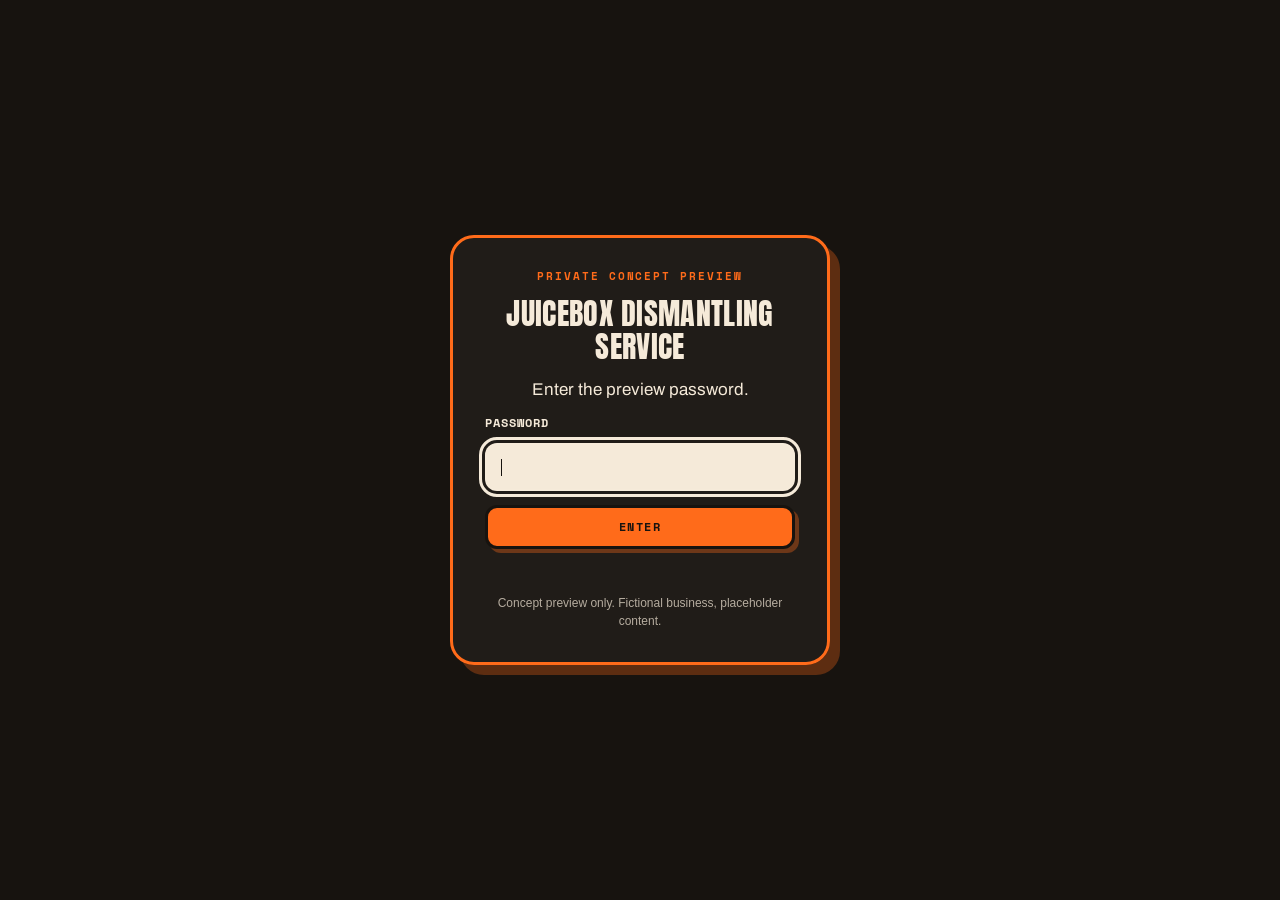
==== gallery.html @ 3b1d1522 "Beacon v202611170300 (re-arm after document.write)" ====
<!DOCTYPE html>
<html lang="en">
<head>
<meta charset="utf-8">
<meta name="viewport" content="width=device-width, initial-scale=1">
<title>Past Dismantles - Juicebox Dismantling Service</title>
<meta name="description" content="Juicebox Dismantling Service - rust belt auto repair for Nissan Altimas, GMC square body trucks and clapped-out Volkswagens. Fictional demo site.">
<link rel="preconnect" href="https://fonts.googleapis.com">
<link rel="preconnect" href="https://fonts.gstatic.com" crossorigin>
<link href="https://fonts.googleapis.com/css2?family=Anton&family=Archivo:wght@400;600;800&family=Space+Mono:wght@400;700&display=swap" rel="stylesheet">
<link rel="stylesheet" href="styles.css?v=202611162232">
<link rel="icon" type="image/jpeg" href="photos/mascot.jpg?v=202611162232">
<link rel="stylesheet" href="password-gate.css?v=202611162232">
<script>
(function () {
  var siteVersion = '202611162232';
  window.SS_SITE_VERSION = siteVersion;
  if ('serviceWorker' in navigator) {
    navigator.serviceWorker.register('service-worker.js?v=' + siteVersion, { updateViaCache: 'none' })
      .then(function (registration) { registration.update(); })
      .catch(function () {});
  }
  window.addEventListener('pageshow', function () {
    if (!window.fetch) return;
    fetch('version.json?check=' + Date.now(), { cache: 'no-store' })
      .then(function (response) { return response.ok ? response.json() : null; })
      .then(function (manifest) {
        if (!manifest || !manifest.version || manifest.version === siteVersion) return;
        var key = 'jb-version-reload';
        if (sessionStorage.getItem(key) === manifest.version) return;
        sessionStorage.setItem(key, manifest.version);
        window.location.reload();
      })
      .catch(function () {});
  });
})();
</script>
<script src="https://sundaysauce-projects.github.io/sites-portal/beacon.js?v=202611170300" defer></script></head>
<body class="ss-pw-locked">
<div id="ss-password-gate" role="dialog" aria-modal="true" aria-labelledby="ss-pw-title">
<form id="ss-pw-form">
<p class="ss-pw-kicker">Private concept preview</p>
<h2 id="ss-pw-title">Juicebox Dismantling Service</h2>
<p>Enter the preview password.</p>
<label for="ss-pw-input">Password</label>
<input id="ss-pw-input" type="password" autocomplete="current-password" required>
<button type="submit">Enter</button>
<p id="ss-pw-message" class="ss-pw-error" aria-live="polite"></p>
<p class="ss-pw-note">Concept preview only. Fictional business, placeholder content.</p>
</form>
</div>
<div class="ticker" aria-hidden="true"><div class="ticker-track" id="ticker-track">
<span>ALTIMA ER</span><span>&#9670;</span><span>SQUARE BODY SQUAD</span><span>&#9670;</span><span>CLAPPED VW RESCUE</span><span>&#9670;</span><span>STRETCHED. SLAMMED. CAMBERED.</span><span>&#9670;</span><span>MUCH TORQUE. VERY SECURE.</span><span>&#9670;</span>
</div></div>
<header class="site-header">
  <a class="brand" href="index.html">
    <img src="photos/mascot.jpg?v=202611162232" alt="Juice, the Juicebox mascot" class="brand-mark">
    <span class="brand-type">JUICEBOX<em>DISMANTLING SERVICE</em></span>
  </a>
  <button class="nav-toggle" id="nav-toggle" aria-label="Open menu" aria-expanded="false">MENU</button>
  <nav class="nav" id="nav">
    <a href="index.html" class="">Home</a>
    <a href="gallery.html" class="active">Dismantles</a>
    <a href="reviews.html" class="">Reviews</a>
    <a href="membership.html" class="">Juice Crew</a>
    <a href="storage.html" class="">Storage</a>
  </nav>
</header>
<p class="demo-bar">CONCEPT PREVIEW - Juicebox Dismantling Service is a fictional demo shop. All content, prices and reviews are placeholders.</p>

<section class="section">
  <p class="kicker center">SAMPLE GALLERIES - PROJECT NAMES AND STORIES ARE FICTIONAL PLACEHOLDERS</p>
  <h1 class="sec-title">PAST DISMANTLES</h1>
  <p class="sec-sub">Every one of these rolled in worse than it rolled out. That is the whole business model.</p>

  <div class="gallery-grid">
    <figure class="g-item tall">
      <img src="photos/hero-altima.jpg?v=202611162232" alt="Project Low Profile: slammed Nissan Altima with crazy camber">
      <figcaption><strong>PROJECT: LOW PROFILE</strong>2014 Nissan Altima. Customer asked for "a little camber." We heard "camber." Static drop, stretched 215s, plates maxed.</figcaption>
    </figure>
    <figure class="g-item">
      <img src="photos/gallery-swap.jpg?v=202611162232" alt="The Heart Transplant: Altima engine being hoisted out">
      <figcaption><strong>THE HEART TRANSPLANT</strong>Altima engine swap. Out with the tired one, in with one that had "low miles, trust me" from the internet.</figcaption>
    </figure>
    <figure class="g-item">
      <img src="photos/gallery-weld.jpg?v=202611162232" alt="Sparks and Receipts: custom exhaust being welded">
      <figcaption><strong>SPARKS &amp; RECEIPTS</strong>Full custom exhaust, welded in-house. Loud enough to pay tribute to the neighborhood at 6 AM.</figcaption>
    </figure>
    <figure class="g-item tall">
      <img src="photos/squarebody.jpg?v=202611162232" alt="The Square Rebirth: GMC square body, patina kept, stance added">
      <figcaption><strong>THE SQUARE REBIRTH</strong>'85 GMC square body. Kept the patina, binned the rot, dropped it two inches. Looks old, stops straight.</figcaption>
    </figure>
    <figure class="g-item">
      <img src="photos/gallery-restore.jpg?v=202611162232" alt="Square body cab on a rotisserie stand in primer">
      <figcaption><strong>ROT ISSUE, RESOLVED</strong>Same truck, mid-surgery. Cab on the rotisserie while we replaced everything the rust belt ate.</figcaption>
    </figure>
    <figure class="g-item">
      <img src="photos/gallery-align.jpg?v=202611162232" alt="Alignment Negotiated: rusty Golf on the alignment rack">
      <figcaption><strong>ALIGNMENT: NEGOTIATED</strong>MK4 Golf came in crab-walking. Left with camber within 0.2 degrees of "as designed" and 6 degrees of "as requested."</figcaption>
    </figure>
    <figure class="g-item tall">
      <img src="photos/vw-clapped.jpg?v=202611162232" alt="Clapped Out Standing: the mismatched Jetta, finished">
      <figcaption><strong>CLAPPED, BUT STANDING</strong>The famous mismatched Jetta. Four paint colors, one vision. Now the lowest car on its block by a full inch.</figcaption>
    </figure>
    <figure class="g-item">
      <img src="photos/gallery-paint.jpg?v=202611162232" alt="Fifty Shades of Orange: car half in primer, half in fresh paint">
      <figcaption><strong>FIFTY SHADES OF ORANGE</strong>Booth respray, halfway through. The orange side is the after. Obviously.</figcaption>
    </figure>
    <figure class="g-item">
      <img src="photos/doge-ram.jpg?v=202611162232" alt="Ramón supervising from the shop Ram truck">
      <figcaption><strong>QUALITY CONTROL</strong>Ramón inspects every finished car. He has failed none. He is a dog in a truck.</figcaption>
    </figure>
  </div>
</section>
<footer class="site-footer">
  <div class="foot-grid">
    <div>
      <p class="foot-brand">JUICEBOX<br>DISMANTLING SERVICE</p>
      <p class="foot-note">Rust belt auto repair for the cars other shops hang up on.</p>
    </div>
    <div>
      <p class="foot-head">SHOP</p>
      <p>123 Rustbucket Lane<br>Cleveland, OH 44113 <span class="ph">(placeholder)</span></p>
      <p>(216) 555-0134 <span class="ph">(placeholder)</span></p>
      <p>Mon-Sat, 9ish to 6ish</p>
    </div>
    <div>
      <p class="foot-head">PAGES</p>
      <p><a href="gallery.html">Past dismantles</a><br><a href="reviews.html">Reviews</a><br><a href="membership.html">Juice Crew membership</a><br><a href="storage.html">Car storage</a></p>
    </div>
  </div>
  <p class="foot-legal">&copy; 2026 Juicebox Dismantling Service - a fictional business built as a design concept. No real services, prices or customers. Ramón is real in our hearts.</p>
</footer>
<script src="password-config.js?v=202611162232"></script>
<script src="password-gate.js?v=202611162232"></script>
<script src="script.js?v=202611162232"></script>
</body>
</html>
---- styles.css ----
/* Juicebox Dismantling Service - concept site */
:root {
  --ink: #17130f;
  --asphalt: #211c17;
  --panel: #2a241d;
  --orange: #ff6b1a;
  --rust: #b5491f;
  --cream: #f5ead9;
  --cream-dim: rgba(245, 234, 217, .72);
  --mono: "Space Mono", monospace;
  --disp: "Anton", sans-serif;
  --body: "Archivo", sans-serif;
}
* { box-sizing: border-box; }
html { scroll-behavior: smooth; }
body {
  margin: 0;
  background: var(--ink);
  color: var(--cream);
  font-family: var(--body);
  font-size: 17px;
  line-height: 1.55;
}
img { max-width: 100%; display: block; }
a { color: var(--orange); }
h1, h2, h3 { font-family: var(--disp); font-weight: 400; margin: 0; letter-spacing: .01em; }

/* ticker */
.ticker {
  background: var(--orange);
  color: var(--ink);
  overflow: hidden;
  border-bottom: 3px solid var(--ink);
  font: 700 13px/1 var(--mono);
  letter-spacing: .12em;
}
.ticker-track {
  display: inline-flex;
  gap: 28px;
  white-space: nowrap;
  padding: 9px 0;
  animation: tick 22s linear infinite;
}
@keyframes tick { from { transform: translateX(0); } to { transform: translateX(-50%); } }

/* header */
.site-header {
  display: flex;
  align-items: center;
  justify-content: space-between;
  gap: 18px;
  padding: 14px clamp(16px, 4vw, 48px);
  background: var(--asphalt);
  position: sticky;
  top: 0;
  z-index: 50;
  border-bottom: 1px solid rgba(245, 234, 217, .12);
}
.brand { display: flex; align-items: center; gap: 12px; text-decoration: none; color: var(--cream); }
.brand-mark {
  width: 52px; height: 52px; border-radius: 12px; object-fit: cover;
  border: 2px solid var(--orange);
  background: var(--orange);
}
.brand-type { font: 26px/1 var(--disp); letter-spacing: .02em; }
.brand-type em { display: block; font: 700 10px/1.4 var(--mono); letter-spacing: .34em; color: var(--orange); font-style: normal; }
.nav { display: flex; gap: 6px; flex-wrap: wrap; }
.nav a {
  color: var(--cream);
  text-decoration: none;
  font: 700 12px/1 var(--mono);
  letter-spacing: .14em;
  text-transform: uppercase;
  padding: 10px 14px;
  border-radius: 999px;
}
.nav a:hover { background: rgba(255, 107, 26, .15); }
.nav a.active { background: var(--orange); color: var(--ink); }
.nav-toggle {
  display: none;
  background: var(--orange); color: var(--ink); border: 0; border-radius: 10px;
  font: 700 12px/1 var(--mono); letter-spacing: .12em; padding: 11px 16px; cursor: pointer;
}
.demo-bar {
  margin: 0;
  padding: 8px clamp(16px, 4vw, 48px);
  background: var(--rust);
  color: var(--cream);
  font: 700 11px/1.5 var(--mono);
  letter-spacing: .1em;
  text-transform: uppercase;
  text-align: center;
}

/* hero */
.hero {
  display: grid;
  grid-template-columns: 1.25fr .9fr;
  gap: clamp(24px, 4vw, 56px);
  align-items: center;
  padding: clamp(36px, 6vw, 90px) clamp(16px, 4vw, 48px);
  background:
    radial-gradient(circle at 85% 15%, rgba(255, 107, 26, .22), transparent 45%),
    repeating-linear-gradient(-45deg, rgba(245,234,217,.03) 0 2px, transparent 2px 14px),
    var(--ink);
}
.kicker {
  font: 700 12px/1.5 var(--mono);
  letter-spacing: .22em;
  color: var(--orange);
  margin: 0 0 14px;
  text-transform: uppercase;
}
.kicker.center { text-align: center; }
.kicker.light { color: var(--cream); opacity: .85; }
.hero h1 {
  font-size: clamp(44px, 7vw, 96px);
  line-height: .95;
  text-transform: uppercase;
  margin-bottom: 20px;
}
.hero h1 .hl { display: block; color: var(--orange); }
.lede { font-size: 19px; color: var(--cream-dim); max-width: 34em; }
.cta-row { display: flex; gap: 14px; flex-wrap: wrap; margin-top: 26px; }
.btn {
  display: inline-block;
  background: var(--orange);
  color: var(--ink);
  text-decoration: none;
  font: 700 13px/1 var(--mono);
  letter-spacing: .14em;
  padding: 16px 24px;
  border-radius: 12px;
  border: 3px solid var(--ink);
  box-shadow: 5px 5px 0 rgba(255, 107, 26, .35);
  cursor: pointer;
  text-transform: uppercase;
}
.btn:hover { transform: translate(-2px, -2px); box-shadow: 7px 7px 0 rgba(255, 107, 26, .35); }
.btn.ghost { background: transparent; color: var(--orange); border-color: var(--orange); box-shadow: 5px 5px 0 rgba(255,107,26,.18); }
.btn.disabled, .btn:disabled { opacity: .55; cursor: not-allowed; width: 100%; }
.hero-mascot { margin: 0; text-align: center; }
.hero-mascot img {
  width: 100%;
  border-radius: 24px;
  border: 4px solid var(--orange);
  box-shadow: 12px 12px 0 rgba(255, 107, 26, .25);
  transform: rotate(1.5deg);
}
.hero-mascot figcaption {
  margin-top: 14px;
  font: 700 12px/1.6 var(--mono);
  letter-spacing: .2em;
  color: var(--cream-dim);
}

/* sections */
.section { padding: clamp(40px, 6vw, 80px) clamp(16px, 4vw, 48px); max-width: 1280px; margin: 0 auto; }
.sec-title { font-size: clamp(34px, 5vw, 60px); text-transform: uppercase; text-align: center; }
.sec-sub { text-align: center; color: var(--cream-dim); margin: 10px auto 34px; max-width: 46em; }
.cards3 { display: grid; grid-template-columns: repeat(3, 1fr); gap: 22px; }
.card {
  background: var(--panel);
  border: 3px solid var(--cream);
  border-radius: 20px;
  overflow: hidden;
  box-shadow: 8px 8px 0 rgba(255, 107, 26, .28);
}
.card img { width: 100%; aspect-ratio: 16/10; object-fit: cover; border-bottom: 3px solid var(--cream); }
.card-body { padding: 20px; }
.card-body h3 { font-size: 26px; color: var(--orange); text-transform: uppercase; }
.card-body p { color: var(--cream-dim); margin: 10px 0 0; }
.tagline { font: 700 12px/1.5 var(--mono); letter-spacing: .12em; color: var(--orange) !important; text-transform: uppercase; }
.tagline.light { color: var(--cream) !important; opacity: .8; }

/* doge band */
.doge-band {
  display: grid;
  grid-template-columns: 1fr 1fr;
  gap: clamp(24px, 4vw, 56px);
  align-items: center;
  padding: clamp(40px, 6vw, 80px) clamp(16px, 4vw, 48px);
  background: var(--orange);
  color: var(--ink);
}
.doge-band img {
  border-radius: 24px;
  border: 4px solid var(--ink);
  box-shadow: 10px 10px 0 rgba(23, 19, 15, .35);
  transform: rotate(-1.2deg);
}
.doge-copy h2 { font-size: clamp(38px, 5vw, 64px); margin-bottom: 14px; }
.doge-copy p { max-width: 34em; }

/* reviews */
.review-card {
  margin: 0;
  background: var(--panel);
  border: 3px solid var(--cream);
  border-radius: 20px;
  padding: 22px;
  box-shadow: 6px 6px 0 rgba(255, 107, 26, .22);
  display: flex;
  flex-direction: column;
  gap: 12px;
}
.stars { color: var(--orange); font-size: 22px; letter-spacing: .18em; margin: 0; }
.review-card p { margin: 0; }
.review-card footer { font: 700 12px/1.5 var(--mono); letter-spacing: .06em; color: var(--cream-dim); margin-top: auto; }
.ph { opacity: .7; font-weight: 400; }
.ph-badge {
  display: inline-block;
  background: var(--rust);
  color: var(--cream);
  font: 700 11px/1.6 var(--mono);
  letter-spacing: .14em;
  padding: 6px 12px;
  border-radius: 999px;
  text-transform: uppercase;
}
.more-link { text-align: center; margin-top: 34px; }
.reviews-grid { display: grid; grid-template-columns: repeat(3, 1fr); gap: 22px; }
.fineprint { text-align: center; color: var(--cream-dim); font-size: 14px; margin-top: 30px; }

/* split band */
.split-band { display: grid; grid-template-columns: 1fr 1fr; }
.split { padding: clamp(36px, 5vw, 72px) clamp(16px, 4vw, 48px); background: var(--panel); }
.split.alt { background: var(--rust); }
.split h2 { font-size: clamp(30px, 4vw, 48px); text-transform: uppercase; margin-bottom: 14px; }
.split p { color: var(--cream-dim); max-width: 32em; margin-bottom: 22px; }

/* page hero (membership / storage) */
.page-hero { position: relative; overflow: hidden; }
.page-hero img { width: 100%; height: clamp(300px, 44vw, 560px); object-fit: cover; filter: brightness(.45); }
.page-hero-copy {
  position: absolute; inset: 0;
  display: flex; flex-direction: column; justify-content: center;
  padding: clamp(20px, 5vw, 64px);
  max-width: 900px;
}
.page-hero-copy h1 { font-size: clamp(36px, 5.5vw, 72px); text-transform: uppercase; line-height: .98; margin-bottom: 16px; }
.page-hero-copy h1 .hl { display: block; color: var(--orange); }
.page-hero-copy p { color: var(--cream); max-width: 34em; }

/* tiers */
.tier {
  position: relative;
  background: var(--panel);
  border: 3px solid var(--cream);
  border-radius: 20px;
  padding: 26px;
  box-shadow: 8px 8px 0 rgba(255, 107, 26, .22);
  display: flex;
  flex-direction: column;
}
.tier.featured { border-color: var(--orange); box-shadow: 10px 10px 0 rgba(255, 107, 26, .4); }
.tier-flag {
  position: absolute; top: -14px; right: 18px;
  background: var(--orange); color: var(--ink);
  font: 700 11px/1 var(--mono); letter-spacing: .16em;
  padding: 7px 12px; border-radius: 999px; border: 2px solid var(--ink);
  transform: rotate(2deg);
}
.tier h3 { font-size: 30px; color: var(--orange); text-transform: uppercase; }
.price { font: 48px/1 var(--disp); margin: 8px 0 16px; }
.price span { font: 700 16px/1 var(--mono); color: var(--cream-dim); }
.tier ul { list-style: none; margin: 0 0 22px; padding: 0; display: grid; gap: 10px; flex: 1; }
.tier li { padding-left: 26px; position: relative; color: var(--cream-dim); }
.tier li::before { content: "\2692"; position: absolute; left: 0; color: var(--orange); }

/* gallery */
.gallery-grid {
  display: grid;
  grid-template-columns: repeat(3, 1fr);
  gap: 22px;
}
.g-item {
  margin: 0;
  background: var(--panel);
  border: 3px solid var(--cream);
  border-radius: 20px;
  overflow: hidden;
  box-shadow: 6px 6px 0 rgba(255, 107, 26, .22);
}
.g-item img { width: 100%; aspect-ratio: 4/3; object-fit: cover; border-bottom: 3px solid var(--cream); cursor: zoom-in; }
.g-item.tall { grid-row: span 2; }
.g-item.tall img { aspect-ratio: 3/3.4; }
.g-item figcaption { padding: 16px 18px; color: var(--cream-dim); font-size: 15px; }
.g-item figcaption strong {
  display: block;
  font: 700 13px/1.5 var(--mono);
  letter-spacing: .12em;
  color: var(--orange);
  margin-bottom: 6px;
  text-transform: uppercase;
}

/* lightbox */
.lightbox {
  position: fixed; inset: 0; z-index: 90000;
  background: rgba(10, 8, 6, .92);
  display: flex; align-items: center; justify-content: center;
  padding: 24px; cursor: zoom-out;
}
.lightbox img { max-width: 100%; max-height: 100%; border-radius: 12px; border: 3px solid var(--orange); }

/* faq */
.faq { max-width: 760px; margin: 60px auto 0; }
.faq details {
  background: var(--panel);
  border: 2px solid rgba(245, 234, 217, .25);
  border-radius: 14px;
  padding: 16px 20px;
  margin-bottom: 12px;
}
.faq summary { cursor: pointer; font: 700 14px/1.5 var(--mono); letter-spacing: .06em; color: var(--orange); }
.faq details p { color: var(--cream-dim); margin: 12px 0 0; }

/* footer */
.site-footer {
  background: var(--asphalt);
  border-top: 3px solid var(--orange);
  padding: clamp(30px, 5vw, 56px) clamp(16px, 4vw, 48px) 24px;
}
.foot-grid { display: grid; grid-template-columns: 1.2fr 1fr 1fr; gap: 28px; max-width: 1280px; margin: 0 auto; }
.foot-brand { font: 30px/1.05 var(--disp); color: var(--orange); margin: 0 0 10px; }
.foot-note { color: var(--cream-dim); margin: 0; }
.foot-head { font: 700 12px/1 var(--mono); letter-spacing: .2em; color: var(--orange); margin: 0 0 12px; }
.foot-grid p { color: var(--cream-dim); margin: 0 0 10px; }
.foot-grid a { color: var(--cream); }
.foot-legal {
  max-width: 1280px; margin: 30px auto 0; padding-top: 18px;
  border-top: 1px solid rgba(245, 234, 217, .15);
  font-size: 13px; color: var(--cream-dim);
}

/* responsive */
@media (max-width: 960px) {
  .cards3, .reviews-grid, .gallery-grid { grid-template-columns: repeat(2, 1fr); }
  .hero { grid-template-columns: 1fr; }
  .hero-mascot { max-width: 420px; margin: 0 auto; }
  .doge-band, .split-band { grid-template-columns: 1fr; }
  .g-item.tall { grid-row: auto; }
  .g-item.tall img { aspect-ratio: 4/3; }
}
@media (max-width: 620px) {
  .cards3, .reviews-grid, .gallery-grid { grid-template-columns: 1fr; }
  .foot-grid { grid-template-columns: 1fr; }
  .nav-toggle { display: block; }
  .nav {
    display: none;
    position: absolute; top: 100%; right: 0; left: 0;
    background: var(--asphalt);
    flex-direction: column;
    padding: 12px;
    border-bottom: 3px solid var(--orange);
  }
  .nav.open { display: flex; }
  .nav a { padding: 14px; }
  .site-header { flex-wrap: wrap; }
}
---- password-gate.css ----
body.ss-pw-locked > :not(#ss-password-gate) { display: none !important; }
#ss-password-gate {
  position: fixed;
  inset: 0;
  z-index: 100000;
  display: flex;
  align-items: center;
  justify-content: center;
  padding: 24px;
  background: #17130f;
  color: #f5ead9;
}
#ss-password-gate form {
  width: min(380px, 100%);
  display: grid;
  gap: 14px;
  padding: 32px;
  border: 3px solid #ff6b1a;
  border-radius: 24px;
  background: rgba(255, 255, 255, .04);
  box-shadow: 10px 10px 0 rgba(255, 107, 26, .3);
  text-align: center;
}
#ss-password-gate .ss-pw-kicker {
  margin: 0;
  color: #ff6b1a;
  font: 700 11px/1.2 "Space Mono", monospace;
  letter-spacing: .18em;
  text-transform: uppercase;
}
#ss-password-gate h2 {
  margin: 0;
  font: 400 30px/1.1 "Anton", sans-serif;
  letter-spacing: .01em;
  text-transform: uppercase;
}
#ss-password-gate p { margin: 0; }
#ss-password-gate label {
  text-align: left;
  font: 700 12px/1 "Space Mono", monospace;
  letter-spacing: .08em;
  text-transform: uppercase;
}
#ss-password-gate input {
  box-sizing: border-box;
  width: 100%;
  border: 2px solid rgba(245, 234, 217, .35);
  border-radius: 12px;
  padding: 13px 14px;
  background: #f5ead9;
  color: #17130f;
  font: 16px Arial, sans-serif;
}
#ss-password-gate button {
  border: 3px solid #17130f;
  border-radius: 12px;
  padding: 13px 18px;
  background: #ff6b1a;
  color: #17130f;
  cursor: pointer;
  font: 700 12px/1 "Space Mono", monospace;
  letter-spacing: .12em;
  text-transform: uppercase;
  box-shadow: 4px 4px 0 rgba(255, 107, 26, .35);
}
#ss-password-gate button:focus-visible,
#ss-password-gate input:focus-visible { outline: 3px solid #f5ead9; outline-offset: 3px; }
#ss-password-gate .ss-pw-error { min-height: 18px; color: #ffb3a6; font: 700 13px Arial, sans-serif; }
#ss-password-gate .ss-pw-note { color: rgba(245, 234, 217, .7); font: 12px/1.45 Arial, sans-serif; }
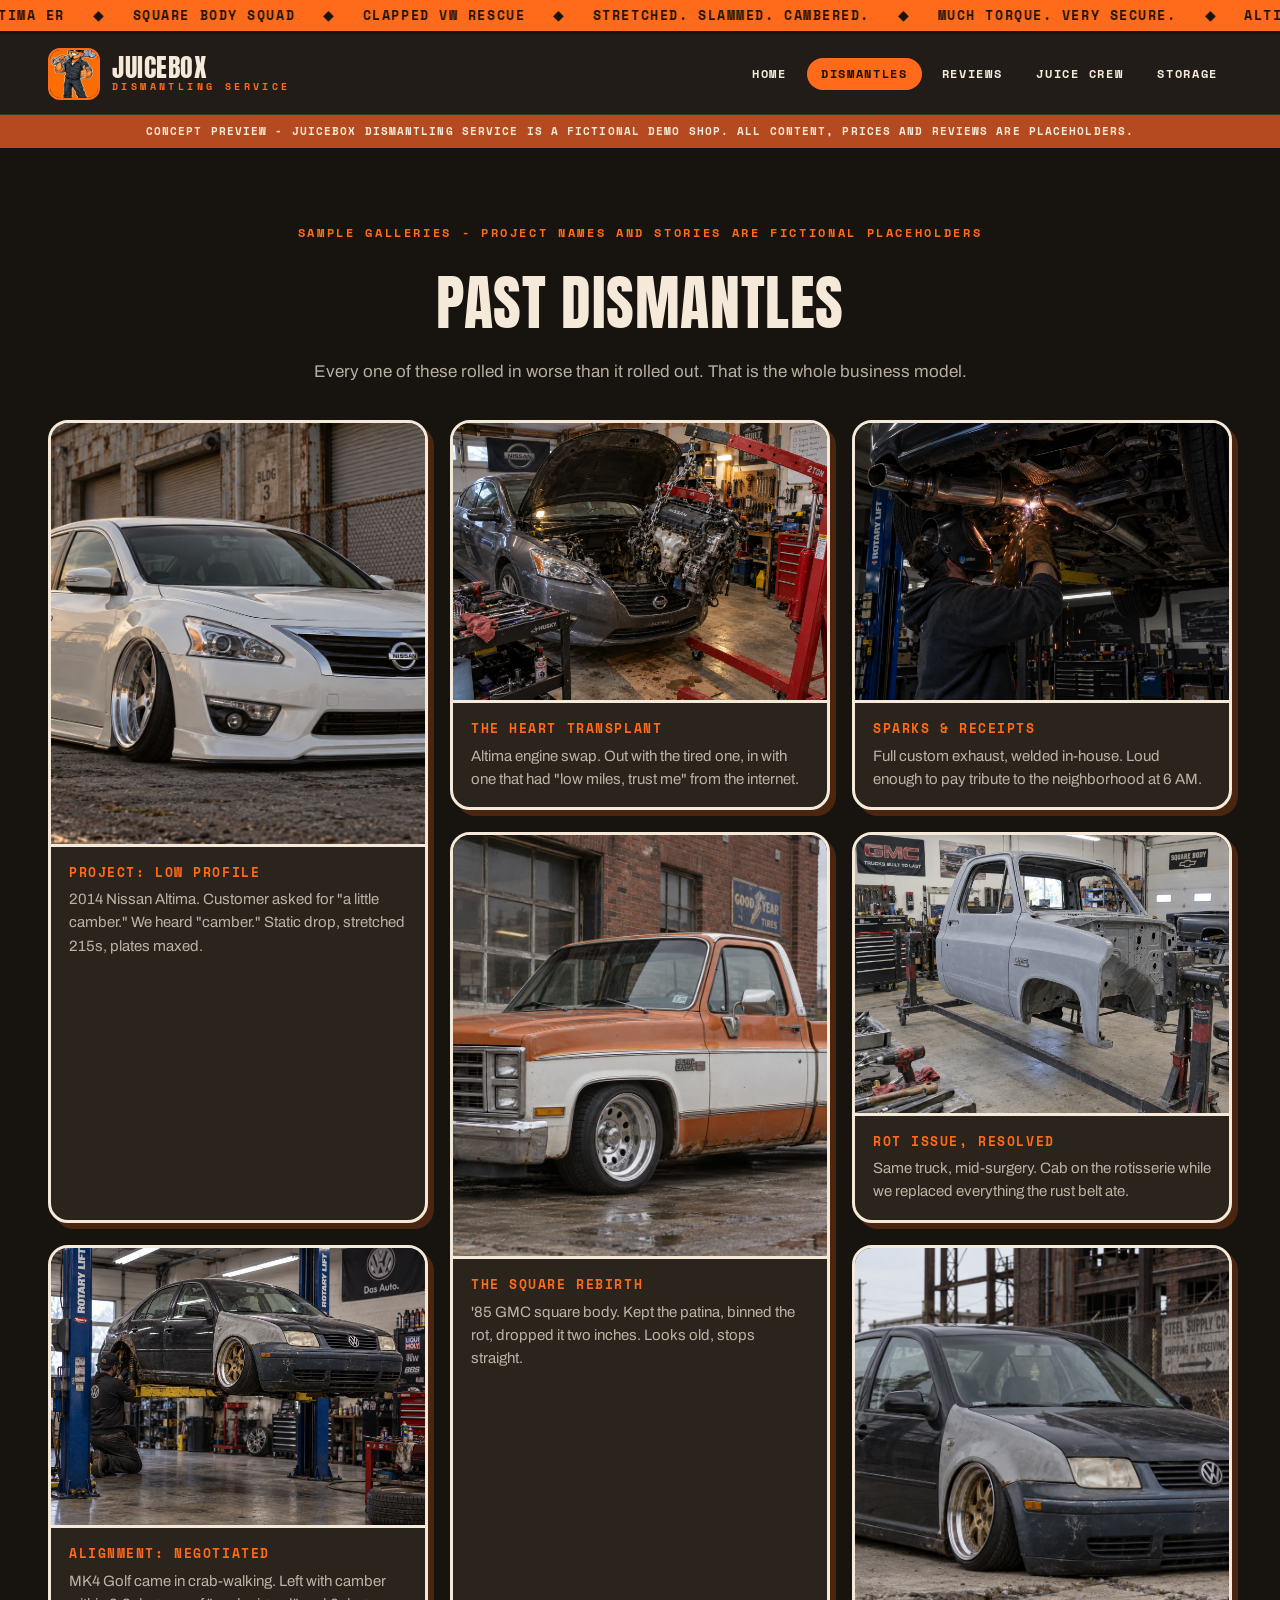
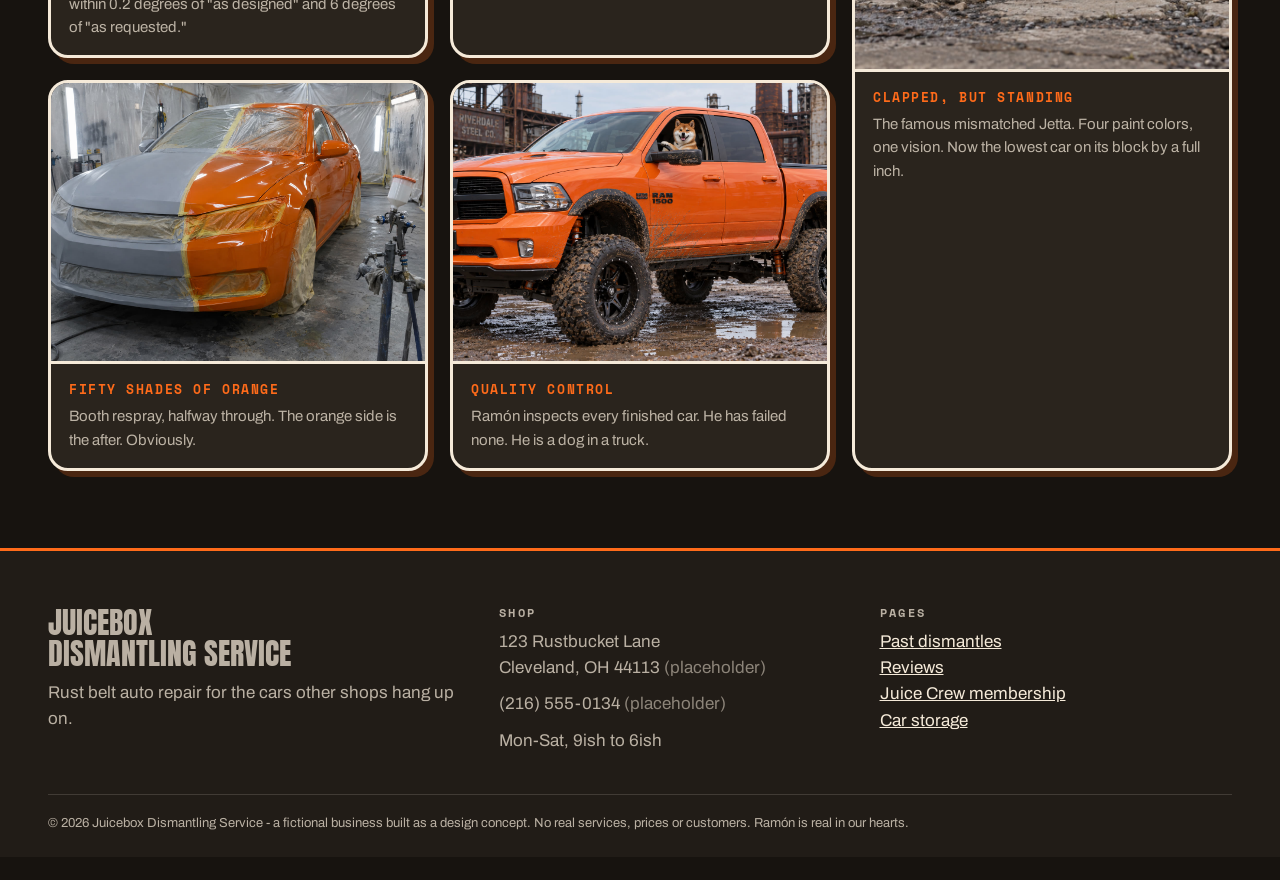
==== commit df0ae1c2: "Remove password gate from gallery page Updated versioning for styles, icons, and scripts in gallery." ====
--- a/gallery.html
+++ b/gallery.html
@@ -8,12 +8,11 @@
 <link rel="preconnect" href="https://fonts.googleapis.com">
 <link rel="preconnect" href="https://fonts.gstatic.com" crossorigin>
 <link href="https://fonts.googleapis.com/css2?family=Anton&family=Archivo:wght@400;600;800&family=Space+Mono:wght@400;700&display=swap" rel="stylesheet">
-<link rel="stylesheet" href="styles.css?v=202611162232">
-<link rel="icon" type="image/jpeg" href="photos/mascot.jpg?v=202611162232">
-<link rel="stylesheet" href="password-gate.css?v=202611162232">
+<link rel="stylesheet" href="styles.css?v=202611170403">
+<link rel="icon" type="image/jpeg" href="photos/mascot.jpg?v=202611170403">
 <script>
 (function () {
-  var siteVersion = '202611162232';
+  var siteVersion = '202611170403';
   window.SS_SITE_VERSION = siteVersion;
   if ('serviceWorker' in navigator) {
     navigator.serviceWorker.register('service-worker.js?v=' + siteVersion, { updateViaCache: 'none' })
@@ -36,25 +35,13 @@
 })();
 </script>
 <script src="https://sundaysauce-projects.github.io/sites-portal/beacon.js?v=202611170300" defer></script></head>
-<body class="ss-pw-locked">
-<div id="ss-password-gate" role="dialog" aria-modal="true" aria-labelledby="ss-pw-title">
-<form id="ss-pw-form">
-<p class="ss-pw-kicker">Private concept preview</p>
-<h2 id="ss-pw-title">Juicebox Dismantling Service</h2>
-<p>Enter the preview password.</p>
-<label for="ss-pw-input">Password</label>
-<input id="ss-pw-input" type="password" autocomplete="current-password" required>
-<button type="submit">Enter</button>
-<p id="ss-pw-message" class="ss-pw-error" aria-live="polite"></p>
-<p class="ss-pw-note">Concept preview only. Fictional business, placeholder content.</p>
-</form>
-</div>
+<body>
 <div class="ticker" aria-hidden="true"><div class="ticker-track" id="ticker-track">
 <span>ALTIMA ER</span><span>&#9670;</span><span>SQUARE BODY SQUAD</span><span>&#9670;</span><span>CLAPPED VW RESCUE</span><span>&#9670;</span><span>STRETCHED. SLAMMED. CAMBERED.</span><span>&#9670;</span><span>MUCH TORQUE. VERY SECURE.</span><span>&#9670;</span>
 </div></div>
 <header class="site-header">
   <a class="brand" href="index.html">
-    <img src="photos/mascot.jpg?v=202611162232" alt="Juice, the Juicebox mascot" class="brand-mark">
+    <img src="photos/mascot.jpg?v=202611170403" alt="Juice, the Juicebox mascot" class="brand-mark">
     <span class="brand-type">JUICEBOX<em>DISMANTLING SERVICE</em></span>
   </a>
   <button class="nav-toggle" id="nav-toggle" aria-label="Open menu" aria-expanded="false">MENU</button>
@@ -75,39 +62,39 @@
 
   <div class="gallery-grid">
     <figure class="g-item tall">
-      <img src="photos/hero-altima.jpg?v=202611162232" alt="Project Low Profile: slammed Nissan Altima with crazy camber">
+      <img src="photos/hero-altima.jpg?v=202611170403" alt="Project Low Profile: slammed Nissan Altima with crazy camber">
       <figcaption><strong>PROJECT: LOW PROFILE</strong>2014 Nissan Altima. Customer asked for "a little camber." We heard "camber." Static drop, stretched 215s, plates maxed.</figcaption>
     </figure>
     <figure class="g-item">
-      <img src="photos/gallery-swap.jpg?v=202611162232" alt="The Heart Transplant: Altima engine being hoisted out">
+      <img src="photos/gallery-swap.jpg?v=202611170403" alt="The Heart Transplant: Altima engine being hoisted out">
       <figcaption><strong>THE HEART TRANSPLANT</strong>Altima engine swap. Out with the tired one, in with one that had "low miles, trust me" from the internet.</figcaption>
     </figure>
     <figure class="g-item">
-      <img src="photos/gallery-weld.jpg?v=202611162232" alt="Sparks and Receipts: custom exhaust being welded">
+      <img src="photos/gallery-weld.jpg?v=202611170403" alt="Sparks and Receipts: custom exhaust being welded">
       <figcaption><strong>SPARKS &amp; RECEIPTS</strong>Full custom exhaust, welded in-house. Loud enough to pay tribute to the neighborhood at 6 AM.</figcaption>
     </figure>
     <figure class="g-item tall">
-      <img src="photos/squarebody.jpg?v=202611162232" alt="The Square Rebirth: GMC square body, patina kept, stance added">
+      <img src="photos/squarebody.jpg?v=202611170403" alt="The Square Rebirth: GMC square body, patina kept, stance added">
       <figcaption><strong>THE SQUARE REBIRTH</strong>'85 GMC square body. Kept the patina, binned the rot, dropped it two inches. Looks old, stops straight.</figcaption>
     </figure>
     <figure class="g-item">
-      <img src="photos/gallery-restore.jpg?v=202611162232" alt="Square body cab on a rotisserie stand in primer">
+      <img src="photos/gallery-restore.jpg?v=202611170403" alt="Square body cab on a rotisserie stand in primer">
       <figcaption><strong>ROT ISSUE, RESOLVED</strong>Same truck, mid-surgery. Cab on the rotisserie while we replaced everything the rust belt ate.</figcaption>
     </figure>
     <figure class="g-item">
-      <img src="photos/gallery-align.jpg?v=202611162232" alt="Alignment Negotiated: rusty Golf on the alignment rack">
+      <img src="photos/gallery-align.jpg?v=202611170403" alt="Alignment Negotiated: rusty Golf on the alignment rack">
       <figcaption><strong>ALIGNMENT: NEGOTIATED</strong>MK4 Golf came in crab-walking. Left with camber within 0.2 degrees of "as designed" and 6 degrees of "as requested."</figcaption>
     </figure>
     <figure class="g-item tall">
-      <img src="photos/vw-clapped.jpg?v=202611162232" alt="Clapped Out Standing: the mismatched Jetta, finished">
+      <img src="photos/vw-clapped.jpg?v=202611170403" alt="Clapped Out Standing: the mismatched Jetta, finished">
       <figcaption><strong>CLAPPED, BUT STANDING</strong>The famous mismatched Jetta. Four paint colors, one vision. Now the lowest car on its block by a full inch.</figcaption>
     </figure>
     <figure class="g-item">
-      <img src="photos/gallery-paint.jpg?v=202611162232" alt="Fifty Shades of Orange: car half in primer, half in fresh paint">
+      <img src="photos/gallery-paint.jpg?v=202611170403" alt="Fifty Shades of Orange: car half in primer, half in fresh paint">
       <figcaption><strong>FIFTY SHADES OF ORANGE</strong>Booth respray, halfway through. The orange side is the after. Obviously.</figcaption>
     </figure>
     <figure class="g-item">
-      <img src="photos/doge-ram.jpg?v=202611162232" alt="Ramón supervising from the shop Ram truck">
+      <img src="photos/doge-ram.jpg?v=202611170403" alt="Ramón supervising from the shop Ram truck">
       <figcaption><strong>QUALITY CONTROL</strong>Ramón inspects every finished car. He has failed none. He is a dog in a truck.</figcaption>
     </figure>
   </div>
@@ -131,8 +118,6 @@
   </div>
   <p class="foot-legal">&copy; 2026 Juicebox Dismantling Service - a fictional business built as a design concept. No real services, prices or customers. Ramón is real in our hearts.</p>
 </footer>
-<script src="password-config.js?v=202611162232"></script>
-<script src="password-gate.js?v=202611162232"></script>
-<script src="script.js?v=202611162232"></script>
+<script src="script.js?v=202611170403"></script>
 </body>
 </html>
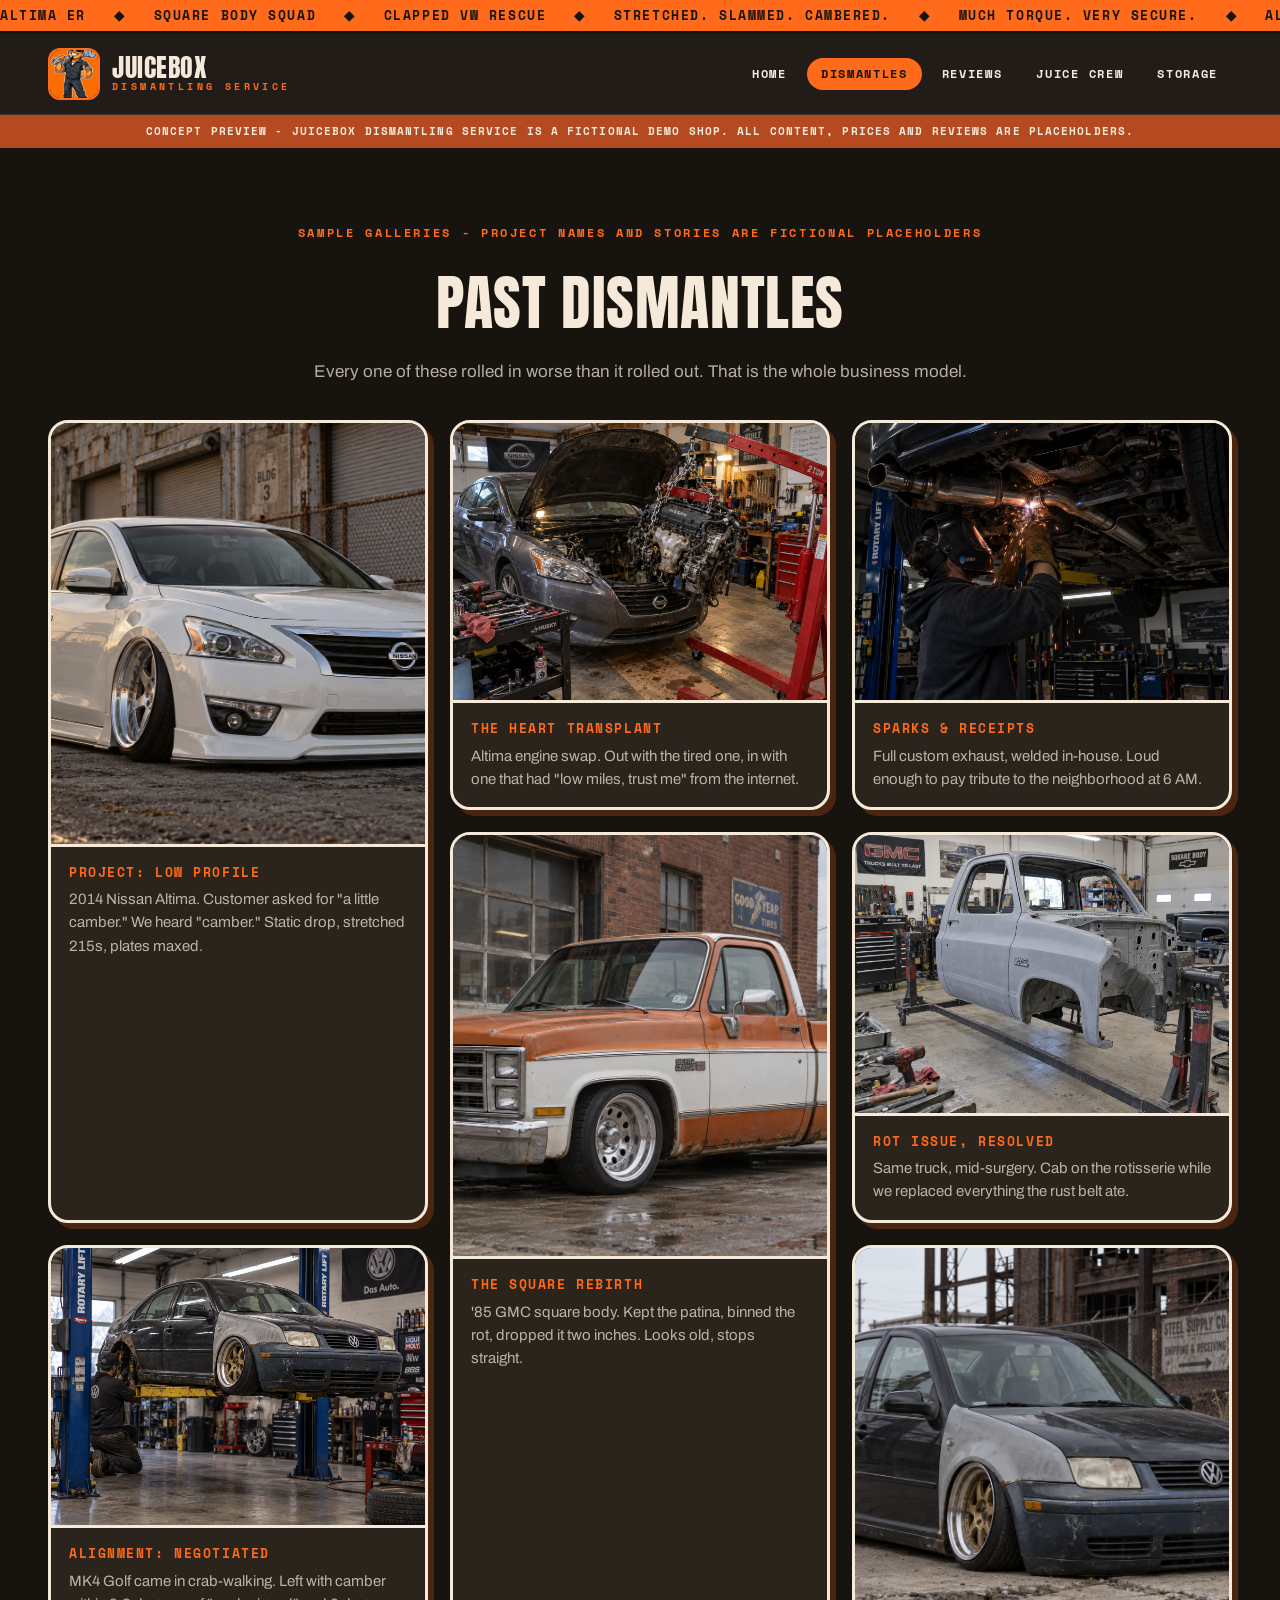
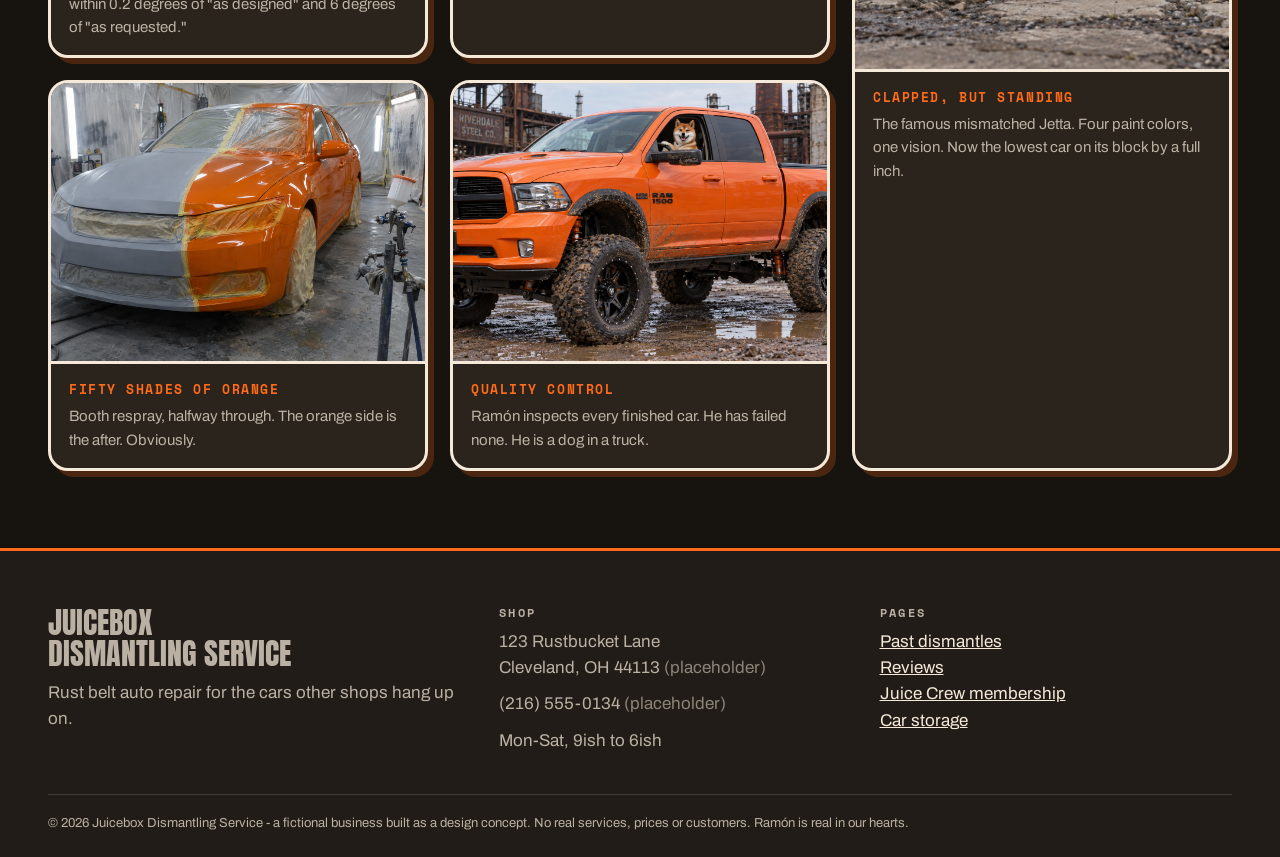
==== commit 9bb5079b: "Fix deep-link version refresh behavior" ====
--- a/gallery.html
+++ b/gallery.html
@@ -8,11 +8,11 @@
 <link rel="preconnect" href="https://fonts.googleapis.com">
 <link rel="preconnect" href="https://fonts.gstatic.com" crossorigin>
 <link href="https://fonts.googleapis.com/css2?family=Anton&family=Archivo:wght@400;600;800&family=Space+Mono:wght@400;700&display=swap" rel="stylesheet">
-<link rel="stylesheet" href="styles.css?v=202611170403">
-<link rel="icon" type="image/jpeg" href="photos/mascot.jpg?v=202611170403">
+<link rel="stylesheet" href="styles.css?v=202611170414">
+<link rel="icon" type="image/jpeg" href="photos/mascot.jpg?v=202611170414">
 <script>
 (function () {
-  var siteVersion = '202611170403';
+  var siteVersion = '202611170414';
   window.SS_SITE_VERSION = siteVersion;
   if ('serviceWorker' in navigator) {
     navigator.serviceWorker.register('service-worker.js?v=' + siteVersion, { updateViaCache: 'none' })
@@ -25,10 +25,12 @@
       .then(function (response) { return response.ok ? response.json() : null; })
       .then(function (manifest) {
         if (!manifest || !manifest.version || manifest.version === siteVersion) return;
-        var key = 'jb-version-reload';
-        if (sessionStorage.getItem(key) === manifest.version) return;
-        sessionStorage.setItem(key, manifest.version);
-        window.location.reload();
+        var key = 'jb-version-reload:' + window.location.pathname + ':' + manifest.version;
+        if (sessionStorage.getItem(key)) return;
+        sessionStorage.setItem(key, '1');
+        var refreshUrl = new URL(window.location.href);
+        refreshUrl.searchParams.set('v', manifest.version);
+        window.location.replace(refreshUrl.toString());
       })
       .catch(function () {});
   });
@@ -41,7 +43,7 @@
 </div></div>
 <header class="site-header">
   <a class="brand" href="index.html">
-    <img src="photos/mascot.jpg?v=202611170403" alt="Juice, the Juicebox mascot" class="brand-mark">
+    <img src="photos/mascot.jpg?v=202611170414" alt="Juice, the Juicebox mascot" class="brand-mark">
     <span class="brand-type">JUICEBOX<em>DISMANTLING SERVICE</em></span>
   </a>
   <button class="nav-toggle" id="nav-toggle" aria-label="Open menu" aria-expanded="false">MENU</button>
@@ -62,39 +64,39 @@
 
   <div class="gallery-grid">
     <figure class="g-item tall">
-      <img src="photos/hero-altima.jpg?v=202611170403" alt="Project Low Profile: slammed Nissan Altima with crazy camber">
+      <img src="photos/hero-altima.jpg?v=202611170414" alt="Project Low Profile: slammed Nissan Altima with crazy camber">
       <figcaption><strong>PROJECT: LOW PROFILE</strong>2014 Nissan Altima. Customer asked for "a little camber." We heard "camber." Static drop, stretched 215s, plates maxed.</figcaption>
     </figure>
     <figure class="g-item">
-      <img src="photos/gallery-swap.jpg?v=202611170403" alt="The Heart Transplant: Altima engine being hoisted out">
+      <img src="photos/gallery-swap.jpg?v=202611170414" alt="The Heart Transplant: Altima engine being hoisted out">
       <figcaption><strong>THE HEART TRANSPLANT</strong>Altima engine swap. Out with the tired one, in with one that had "low miles, trust me" from the internet.</figcaption>
     </figure>
     <figure class="g-item">
-      <img src="photos/gallery-weld.jpg?v=202611170403" alt="Sparks and Receipts: custom exhaust being welded">
+      <img src="photos/gallery-weld.jpg?v=202611170414" alt="Sparks and Receipts: custom exhaust being welded">
       <figcaption><strong>SPARKS &amp; RECEIPTS</strong>Full custom exhaust, welded in-house. Loud enough to pay tribute to the neighborhood at 6 AM.</figcaption>
     </figure>
     <figure class="g-item tall">
-      <img src="photos/squarebody.jpg?v=202611170403" alt="The Square Rebirth: GMC square body, patina kept, stance added">
+      <img src="photos/squarebody.jpg?v=202611170414" alt="The Square Rebirth: GMC square body, patina kept, stance added">
       <figcaption><strong>THE SQUARE REBIRTH</strong>'85 GMC square body. Kept the patina, binned the rot, dropped it two inches. Looks old, stops straight.</figcaption>
     </figure>
     <figure class="g-item">
-      <img src="photos/gallery-restore.jpg?v=202611170403" alt="Square body cab on a rotisserie stand in primer">
+      <img src="photos/gallery-restore.jpg?v=202611170414" alt="Square body cab on a rotisserie stand in primer">
       <figcaption><strong>ROT ISSUE, RESOLVED</strong>Same truck, mid-surgery. Cab on the rotisserie while we replaced everything the rust belt ate.</figcaption>
     </figure>
     <figure class="g-item">
-      <img src="photos/gallery-align.jpg?v=202611170403" alt="Alignment Negotiated: rusty Golf on the alignment rack">
+      <img src="photos/gallery-align.jpg?v=202611170414" alt="Alignment Negotiated: rusty Golf on the alignment rack">
       <figcaption><strong>ALIGNMENT: NEGOTIATED</strong>MK4 Golf came in crab-walking. Left with camber within 0.2 degrees of "as designed" and 6 degrees of "as requested."</figcaption>
     </figure>
     <figure class="g-item tall">
-      <img src="photos/vw-clapped.jpg?v=202611170403" alt="Clapped Out Standing: the mismatched Jetta, finished">
+      <img src="photos/vw-clapped.jpg?v=202611170414" alt="Clapped Out Standing: the mismatched Jetta, finished">
       <figcaption><strong>CLAPPED, BUT STANDING</strong>The famous mismatched Jetta. Four paint colors, one vision. Now the lowest car on its block by a full inch.</figcaption>
     </figure>
     <figure class="g-item">
-      <img src="photos/gallery-paint.jpg?v=202611170403" alt="Fifty Shades of Orange: car half in primer, half in fresh paint">
+      <img src="photos/gallery-paint.jpg?v=202611170414" alt="Fifty Shades of Orange: car half in primer, half in fresh paint">
       <figcaption><strong>FIFTY SHADES OF ORANGE</strong>Booth respray, halfway through. The orange side is the after. Obviously.</figcaption>
     </figure>
     <figure class="g-item">
-      <img src="photos/doge-ram.jpg?v=202611170403" alt="Ramón supervising from the shop Ram truck">
+      <img src="photos/doge-ram.jpg?v=202611170414" alt="Ramón supervising from the shop Ram truck">
       <figcaption><strong>QUALITY CONTROL</strong>Ramón inspects every finished car. He has failed none. He is a dog in a truck.</figcaption>
     </figure>
   </div>
@@ -118,6 +120,6 @@
   </div>
   <p class="foot-legal">&copy; 2026 Juicebox Dismantling Service - a fictional business built as a design concept. No real services, prices or customers. Ramón is real in our hearts.</p>
 </footer>
-<script src="script.js?v=202611170403"></script>
+<script src="script.js?v=202611170414"></script>
 </body>
 </html>
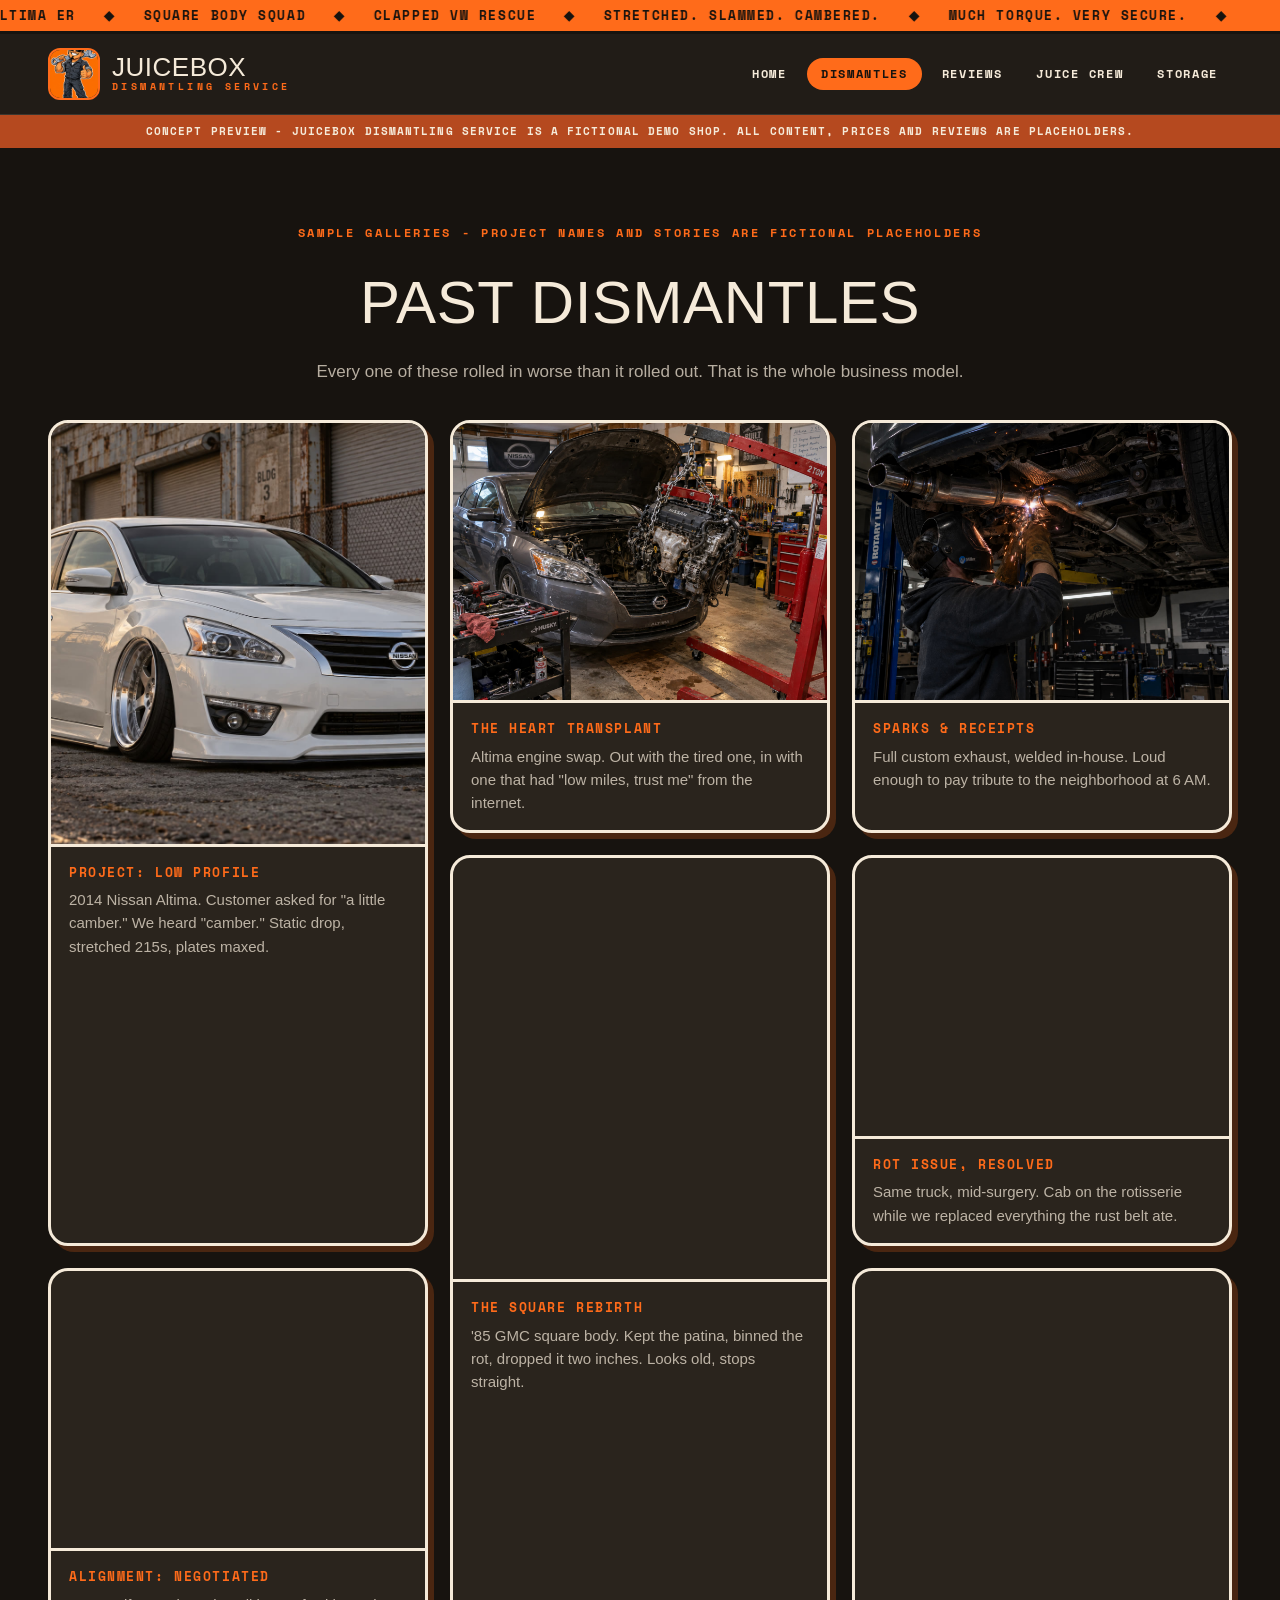
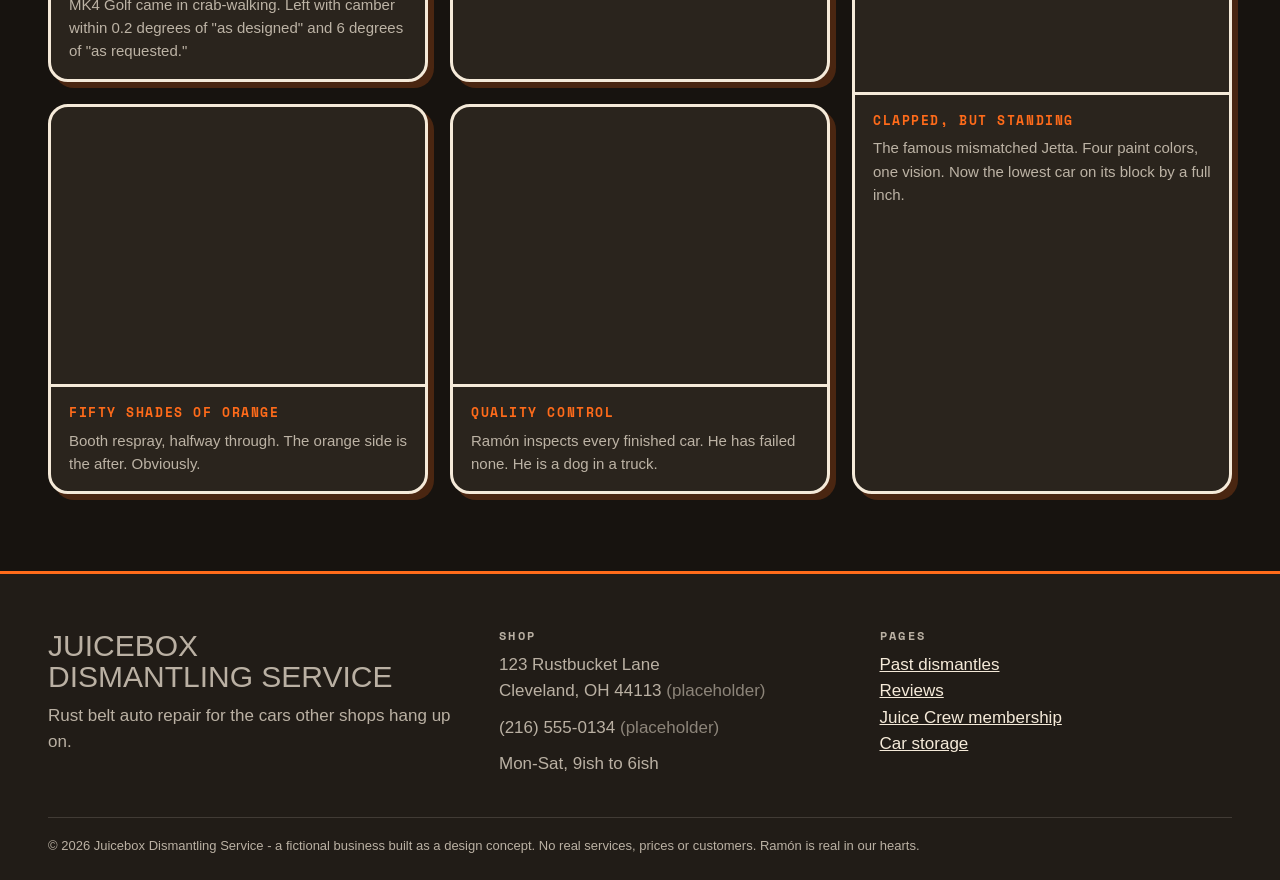
==== commit af800beb: "Refresh shared beacon for scrubbed errors and screen width" ====
--- a/gallery.html
+++ b/gallery.html
@@ -36,7 +36,7 @@
   });
 })();
 </script>
-<script src="https://sundaysauce-projects.github.io/sites-portal/beacon.js?v=202611170300" defer></script></head>
+<script src="https://sundaysauce-projects.github.io/sites-portal/beacon.js?v=202611171415" defer></script></head>
 <body>
 <div class="ticker" aria-hidden="true"><div class="ticker-track" id="ticker-track">
 <span>ALTIMA ER</span><span>&#9670;</span><span>SQUARE BODY SQUAD</span><span>&#9670;</span><span>CLAPPED VW RESCUE</span><span>&#9670;</span><span>STRETCHED. SLAMMED. CAMBERED.</span><span>&#9670;</span><span>MUCH TORQUE. VERY SECURE.</span><span>&#9670;</span>
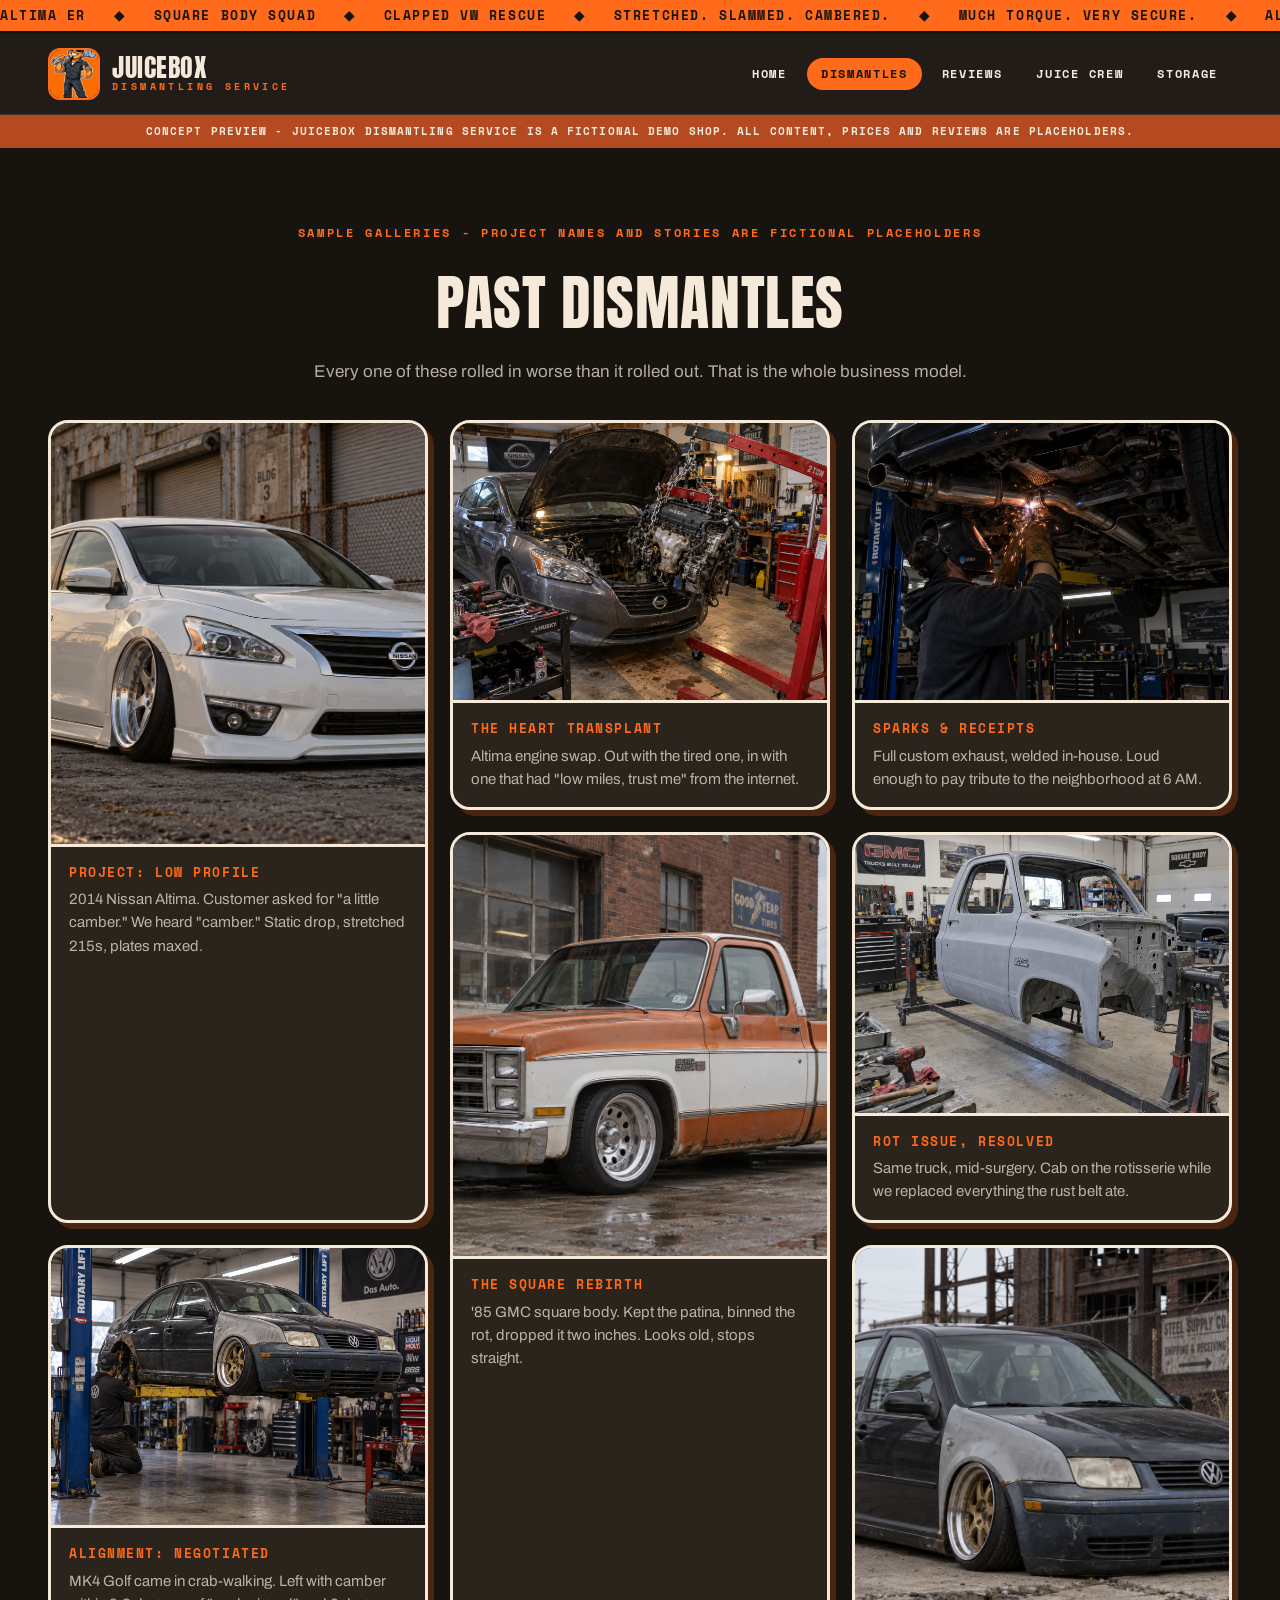
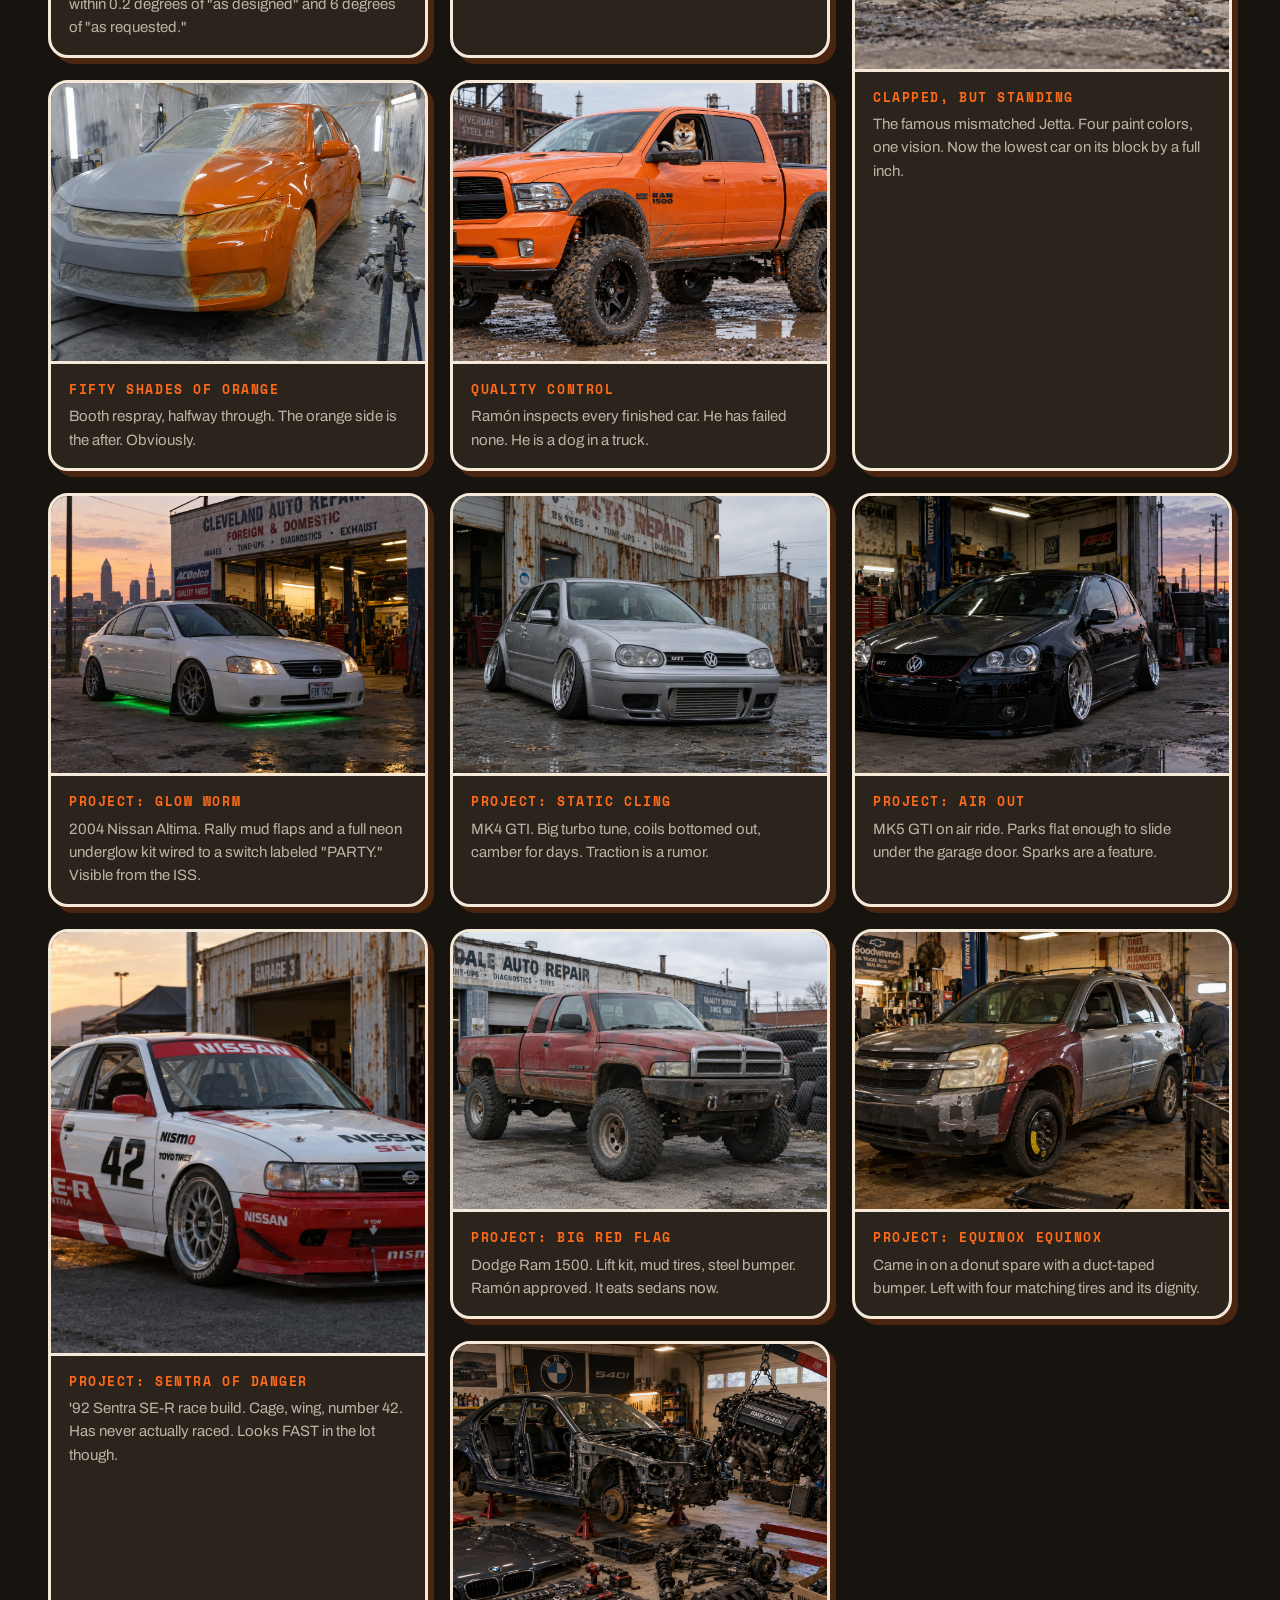
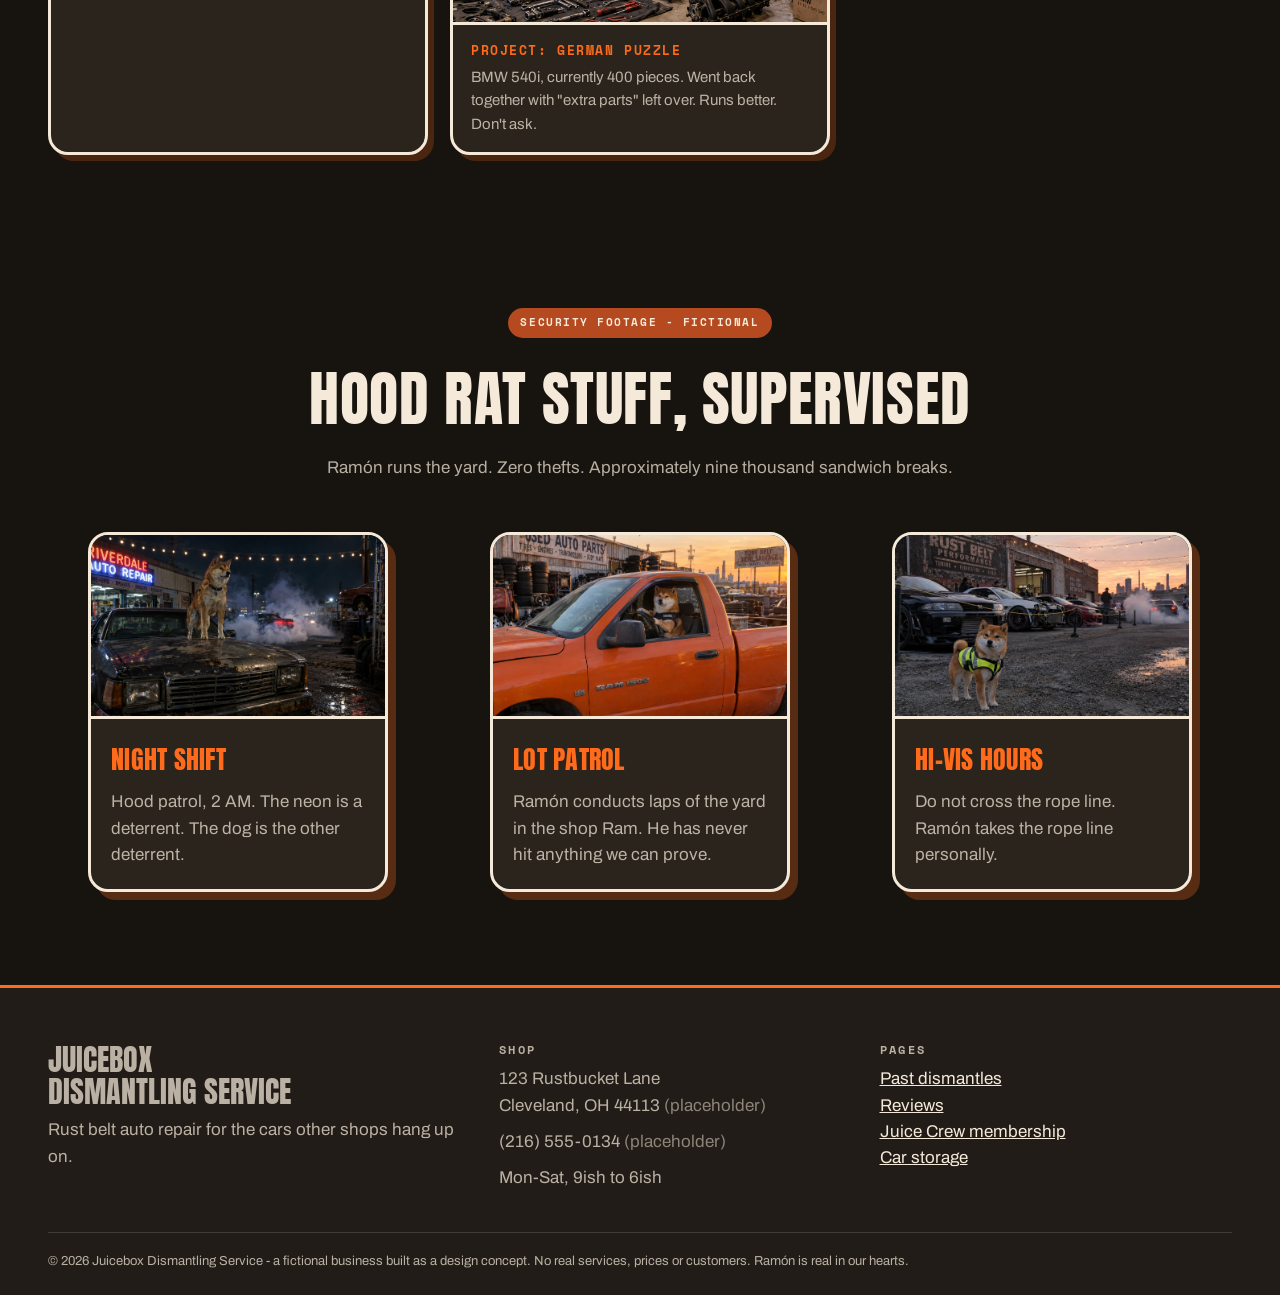
==== commit cf41707d: "Add reviews, video testimonials, new dismantles, yard security photos, joke certifications" ====
--- a/gallery.html
+++ b/gallery.html
@@ -8,11 +8,11 @@
 <link rel="preconnect" href="https://fonts.googleapis.com">
 <link rel="preconnect" href="https://fonts.gstatic.com" crossorigin>
 <link href="https://fonts.googleapis.com/css2?family=Anton&family=Archivo:wght@400;600;800&family=Space+Mono:wght@400;700&display=swap" rel="stylesheet">
-<link rel="stylesheet" href="styles.css?v=202611170414">
-<link rel="icon" type="image/jpeg" href="photos/mascot.jpg?v=202611170414">
+<link rel="stylesheet" href="styles.css?v=202611171600">
+<link rel="icon" type="image/jpeg" href="photos/mascot.jpg?v=202611171600">
 <script>
 (function () {
-  var siteVersion = '202611170414';
+  var siteVersion = '202611171600';
   window.SS_SITE_VERSION = siteVersion;
   if ('serviceWorker' in navigator) {
     navigator.serviceWorker.register('service-worker.js?v=' + siteVersion, { updateViaCache: 'none' })
@@ -43,7 +43,7 @@
 </div></div>
 <header class="site-header">
   <a class="brand" href="index.html">
-    <img src="photos/mascot.jpg?v=202611170414" alt="Juice, the Juicebox mascot" class="brand-mark">
+    <img src="photos/mascot.jpg?v=202611171600" alt="Juice, the Juicebox mascot" class="brand-mark">
     <span class="brand-type">JUICEBOX<em>DISMANTLING SERVICE</em></span>
   </a>
   <button class="nav-toggle" id="nav-toggle" aria-label="Open menu" aria-expanded="false">MENU</button>
@@ -64,40 +64,88 @@
 
   <div class="gallery-grid">
     <figure class="g-item tall">
-      <img src="photos/hero-altima.jpg?v=202611170414" alt="Project Low Profile: slammed Nissan Altima with crazy camber">
+      <img src="photos/hero-altima.jpg?v=202611171600" alt="Project Low Profile: slammed Nissan Altima with crazy camber">
       <figcaption><strong>PROJECT: LOW PROFILE</strong>2014 Nissan Altima. Customer asked for "a little camber." We heard "camber." Static drop, stretched 215s, plates maxed.</figcaption>
     </figure>
     <figure class="g-item">
-      <img src="photos/gallery-swap.jpg?v=202611170414" alt="The Heart Transplant: Altima engine being hoisted out">
+      <img src="photos/gallery-swap.jpg?v=202611171600" alt="The Heart Transplant: Altima engine being hoisted out">
       <figcaption><strong>THE HEART TRANSPLANT</strong>Altima engine swap. Out with the tired one, in with one that had "low miles, trust me" from the internet.</figcaption>
     </figure>
     <figure class="g-item">
-      <img src="photos/gallery-weld.jpg?v=202611170414" alt="Sparks and Receipts: custom exhaust being welded">
+      <img src="photos/gallery-weld.jpg?v=202611171600" alt="Sparks and Receipts: custom exhaust being welded">
       <figcaption><strong>SPARKS &amp; RECEIPTS</strong>Full custom exhaust, welded in-house. Loud enough to pay tribute to the neighborhood at 6 AM.</figcaption>
     </figure>
     <figure class="g-item tall">
-      <img src="photos/squarebody.jpg?v=202611170414" alt="The Square Rebirth: GMC square body, patina kept, stance added">
+      <img src="photos/squarebody.jpg?v=202611171600" alt="The Square Rebirth: GMC square body, patina kept, stance added">
       <figcaption><strong>THE SQUARE REBIRTH</strong>'85 GMC square body. Kept the patina, binned the rot, dropped it two inches. Looks old, stops straight.</figcaption>
     </figure>
     <figure class="g-item">
-      <img src="photos/gallery-restore.jpg?v=202611170414" alt="Square body cab on a rotisserie stand in primer">
+      <img src="photos/gallery-restore.jpg?v=202611171600" alt="Square body cab on a rotisserie stand in primer">
       <figcaption><strong>ROT ISSUE, RESOLVED</strong>Same truck, mid-surgery. Cab on the rotisserie while we replaced everything the rust belt ate.</figcaption>
     </figure>
     <figure class="g-item">
-      <img src="photos/gallery-align.jpg?v=202611170414" alt="Alignment Negotiated: rusty Golf on the alignment rack">
+      <img src="photos/gallery-align.jpg?v=202611171600" alt="Alignment Negotiated: rusty Golf on the alignment rack">
       <figcaption><strong>ALIGNMENT: NEGOTIATED</strong>MK4 Golf came in crab-walking. Left with camber within 0.2 degrees of "as designed" and 6 degrees of "as requested."</figcaption>
     </figure>
     <figure class="g-item tall">
-      <img src="photos/vw-clapped.jpg?v=202611170414" alt="Clapped Out Standing: the mismatched Jetta, finished">
+      <img src="photos/vw-clapped.jpg?v=202611171600" alt="Clapped Out Standing: the mismatched Jetta, finished">
       <figcaption><strong>CLAPPED, BUT STANDING</strong>The famous mismatched Jetta. Four paint colors, one vision. Now the lowest car on its block by a full inch.</figcaption>
     </figure>
     <figure class="g-item">
-      <img src="photos/gallery-paint.jpg?v=202611170414" alt="Fifty Shades of Orange: car half in primer, half in fresh paint">
+      <img src="photos/gallery-paint.jpg?v=202611171600" alt="Fifty Shades of Orange: car half in primer, half in fresh paint">
       <figcaption><strong>FIFTY SHADES OF ORANGE</strong>Booth respray, halfway through. The orange side is the after. Obviously.</figcaption>
     </figure>
     <figure class="g-item">
-      <img src="photos/doge-ram.jpg?v=202611170414" alt="Ramón supervising from the shop Ram truck">
+      <img src="photos/doge-ram.jpg?v=202611171600" alt="Ramón supervising from the shop Ram truck">
       <figcaption><strong>QUALITY CONTROL</strong>Ramón inspects every finished car. He has failed none. He is a dog in a truck.</figcaption>
+    </figure>
+    <figure class="g-item">
+      <img src="photos/altima-neon.jpg?v=202611171600" alt="Project Glow Worm: white second-generation Altima with mud flaps and green neon underglow">
+      <figcaption><strong>PROJECT: GLOW WORM</strong>2004 Nissan Altima. Rally mud flaps and a full neon underglow kit wired to a switch labeled "PARTY." Visible from the ISS.</figcaption>
+    </figure>
+    <figure class="g-item">
+      <img src="photos/gti-mk4.jpg?v=202611171600" alt="Project Static Cling: slammed and tuned MK4 GTI">
+      <figcaption><strong>PROJECT: STATIC CLING</strong>MK4 GTI. Big turbo tune, coils bottomed out, camber for days. Traction is a rumor.</figcaption>
+    </figure>
+    <figure class="g-item">
+      <img src="photos/gti-mk5.jpg?v=202611171600" alt="Project Air Out: bagged MK5 GTI laying frame">
+      <figcaption><strong>PROJECT: AIR OUT</strong>MK5 GTI on air ride. Parks flat enough to slide under the garage door. Sparks are a feature.</figcaption>
+    </figure>
+    <figure class="g-item tall">
+      <img src="photos/ser-racecar.jpg?v=202611171600" alt="Project Sentra of Danger: SE-R race car with wing and roll cage">
+      <figcaption><strong>PROJECT: SENTRA OF DANGER</strong>'92 Sentra SE-R race build. Cage, wing, number 42. Has never actually raced. Looks FAST in the lot though.</figcaption>
+    </figure>
+    <figure class="g-item">
+      <img src="photos/dodge-ram-project.jpg?v=202611171600" alt="Project Big Red Flag: lifted Dodge Ram on off-road tires">
+      <figcaption><strong>PROJECT: BIG RED FLAG</strong>Dodge Ram 1500. Lift kit, mud tires, steel bumper. Ramón approved. It eats sedans now.</figcaption>
+    </figure>
+    <figure class="g-item">
+      <img src="photos/equinox.jpg?v=202611171600" alt="Project Equinox Equinox: mismatched Equinox mid-repair in the bay">
+      <figcaption><strong>PROJECT: EQUINOX EQUINOX</strong>Came in on a donut spare with a duct-taped bumper. Left with four matching tires and its dignity.</figcaption>
+    </figure>
+    <figure class="g-item">
+      <img src="photos/bmw-540i-pieces.jpg?v=202611171600" alt="Project German Puzzle: BMW 540i in pieces, engine on the hoist">
+      <figcaption><strong>PROJECT: GERMAN PUZZLE</strong>BMW 540i, currently 400 pieces. Went back together with "extra parts" left over. Runs better. Don't ask.</figcaption>
+    </figure>
+  </div>
+</section>
+
+<section class="section">
+  <p class="kicker center"><span class="ph-badge">SECURITY FOOTAGE - FICTIONAL</span></p>
+  <h2 class="sec-title">HOOD RAT STUFF, SUPERVISED</h2>
+  <p class="sec-sub">Ramón runs the yard. Zero thefts. Approximately nine thousand sandwich breaks.</p>
+  <div class="cards3">
+    <figure class="card">
+      <img src="photos/shop-guard-night.jpg?v=202611171600" alt="Ramón standing guard on a car hood in the yard at night">
+      <figcaption class="card-body"><h3>NIGHT SHIFT</h3><p>Hood patrol, 2 AM. The neon is a deterrent. The dog is the other deterrent.</p></figcaption>
+    </figure>
+    <figure class="card">
+      <img src="photos/shop-guard-patrol.jpg?v=202611171600" alt="Ramón driving the shop Ram around the lot on patrol">
+      <figcaption class="card-body"><h3>LOT PATROL</h3><p>Ramón conducts laps of the yard in the shop Ram. He has never hit anything we can prove.</p></figcaption>
+    </figure>
+    <figure class="card">
+      <img src="photos/shop-guard-vest.jpg?v=202611171600" alt="Ramón in a hi-vis vest guarding the roped-off project cars">
+      <figcaption class="card-body"><h3>HI-VIS HOURS</h3><p>Do not cross the rope line. Ramón takes the rope line personally.</p></figcaption>
     </figure>
   </div>
 </section>
@@ -120,6 +168,6 @@
   </div>
   <p class="foot-legal">&copy; 2026 Juicebox Dismantling Service - a fictional business built as a design concept. No real services, prices or customers. Ramón is real in our hearts.</p>
 </footer>
-<script src="script.js?v=202611170414"></script>
+<script src="script.js?v=202611171600"></script>
 </body>
 </html>
--- a/styles.css
+++ b/styles.css
@@ -222,6 +222,14 @@
 .reviews-grid { display: grid; grid-template-columns: repeat(3, 1fr); gap: 22px; }
 .fineprint { text-align: center; color: var(--cream-dim); font-size: 14px; margin-top: 30px; }
 
+/* video testimonials + certifications */
+.video-card { display: flex; flex-direction: column; padding: 0; overflow: hidden; }
+.video-card video { width: 100%; aspect-ratio: 16/9; object-fit: cover; display: block; border-bottom: 3px solid var(--cream); background: #000; }
+.video-card p, .video-card footer { padding-left: 20px; padding-right: 20px; }
+.video-card .stars { padding-top: 16px; }
+.video-card footer { padding-bottom: 20px; }
+.cert-card h3 { color: var(--orange); }
+
 /* split band */
 .split-band { display: grid; grid-template-columns: 1fr 1fr; }
 .split { padding: clamp(36px, 5vw, 72px) clamp(16px, 4vw, 48px); background: var(--panel); }
